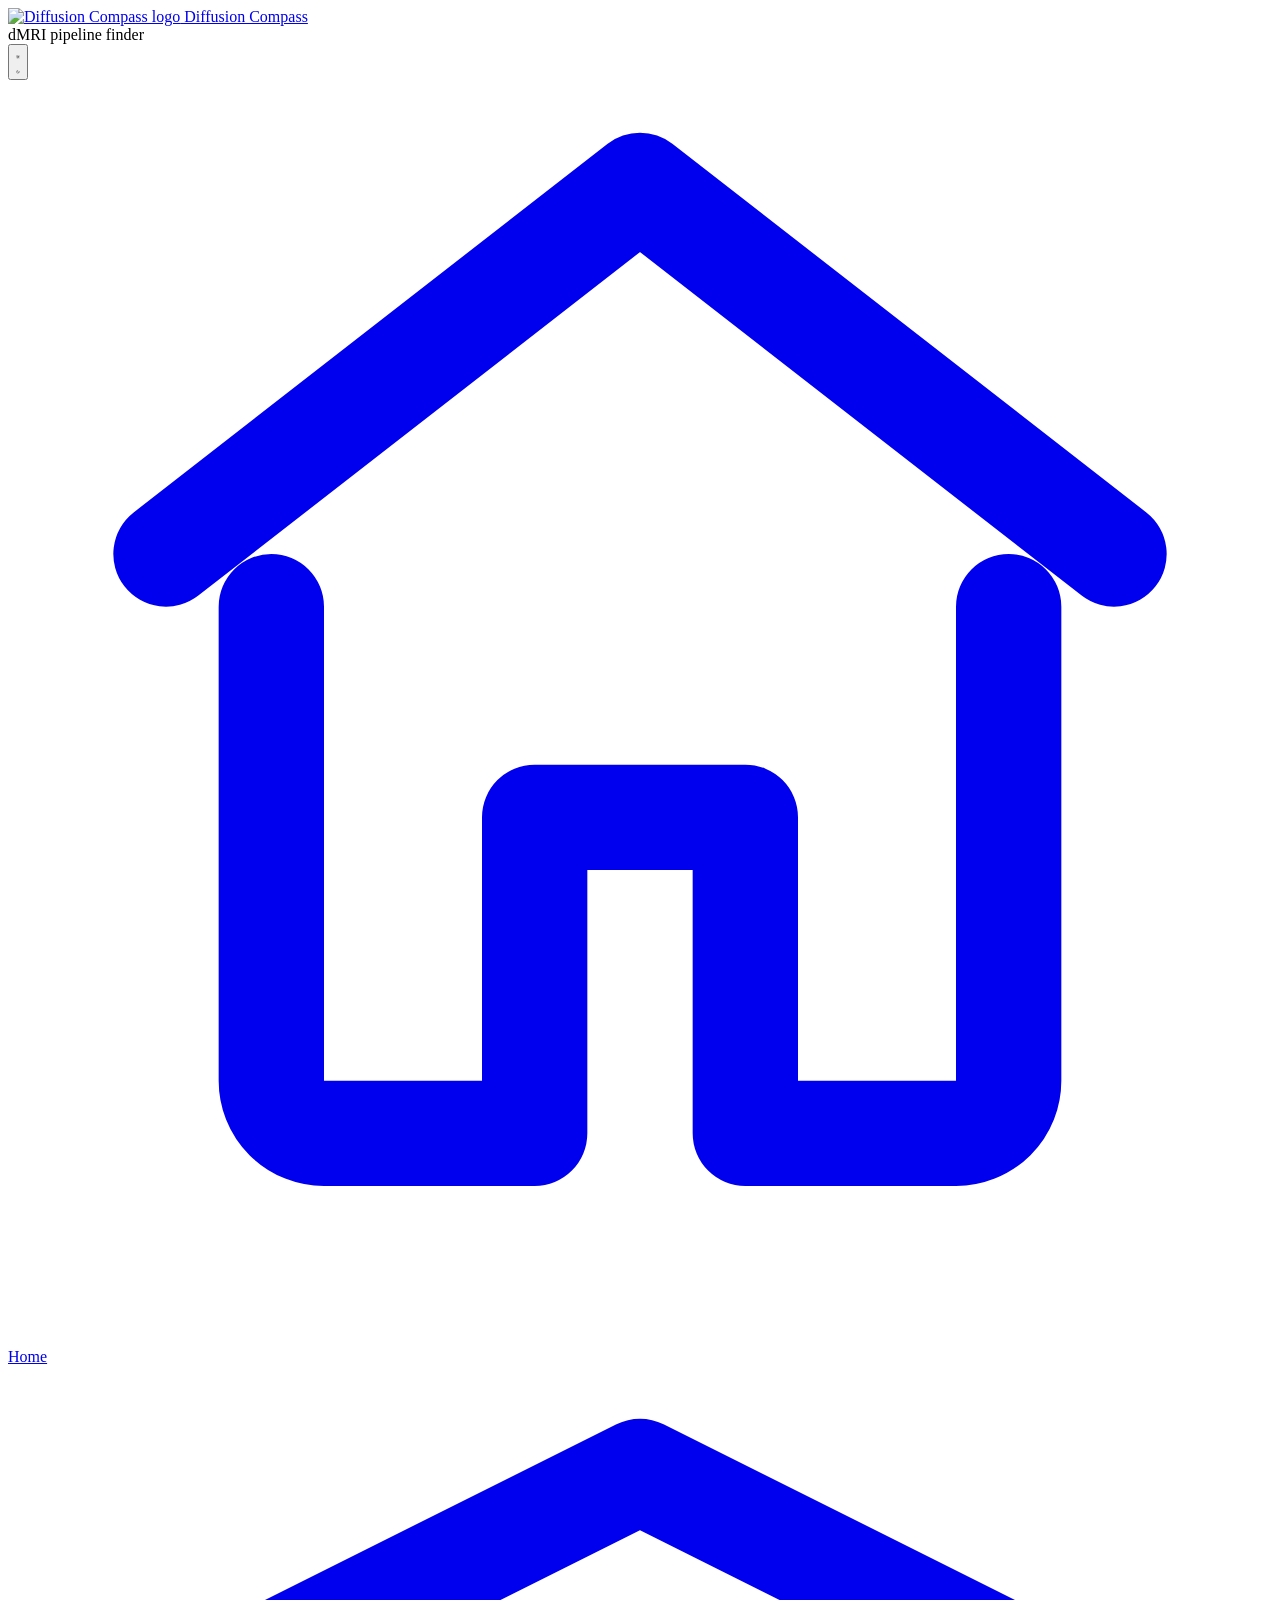
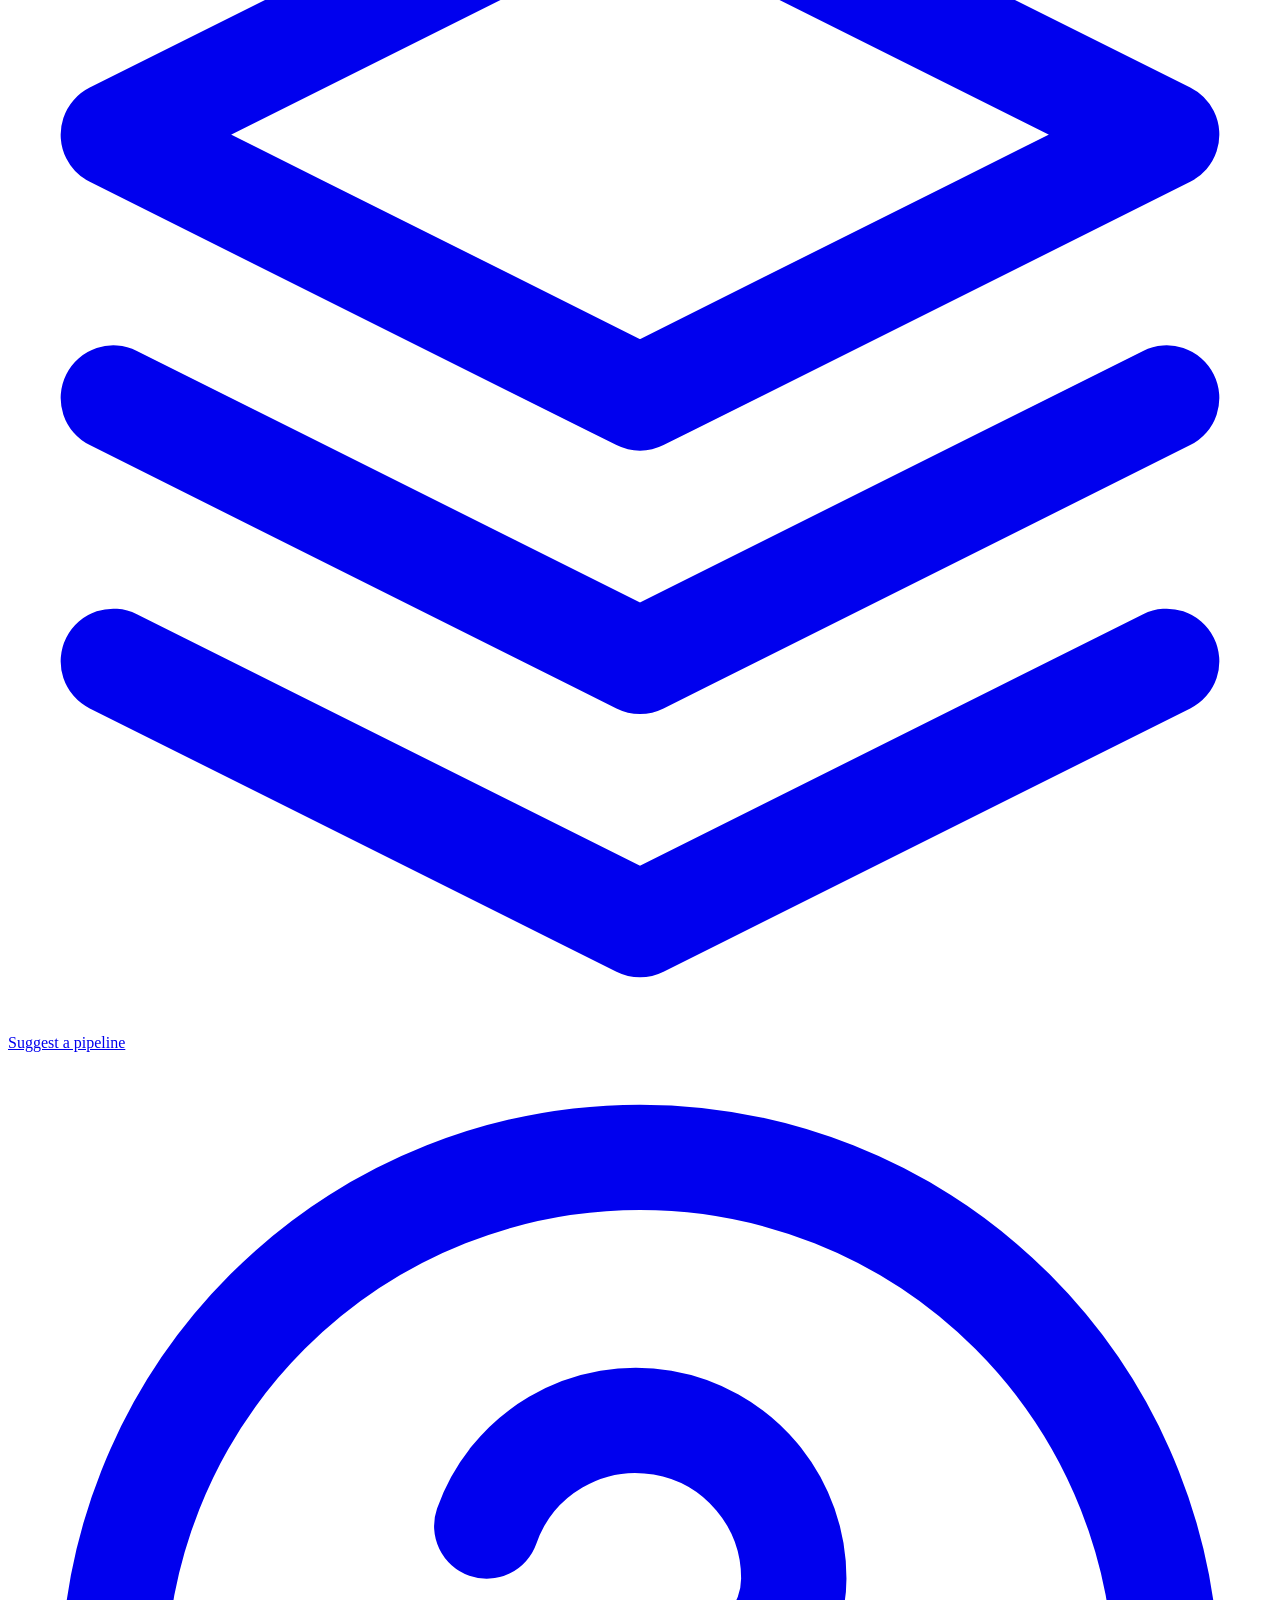
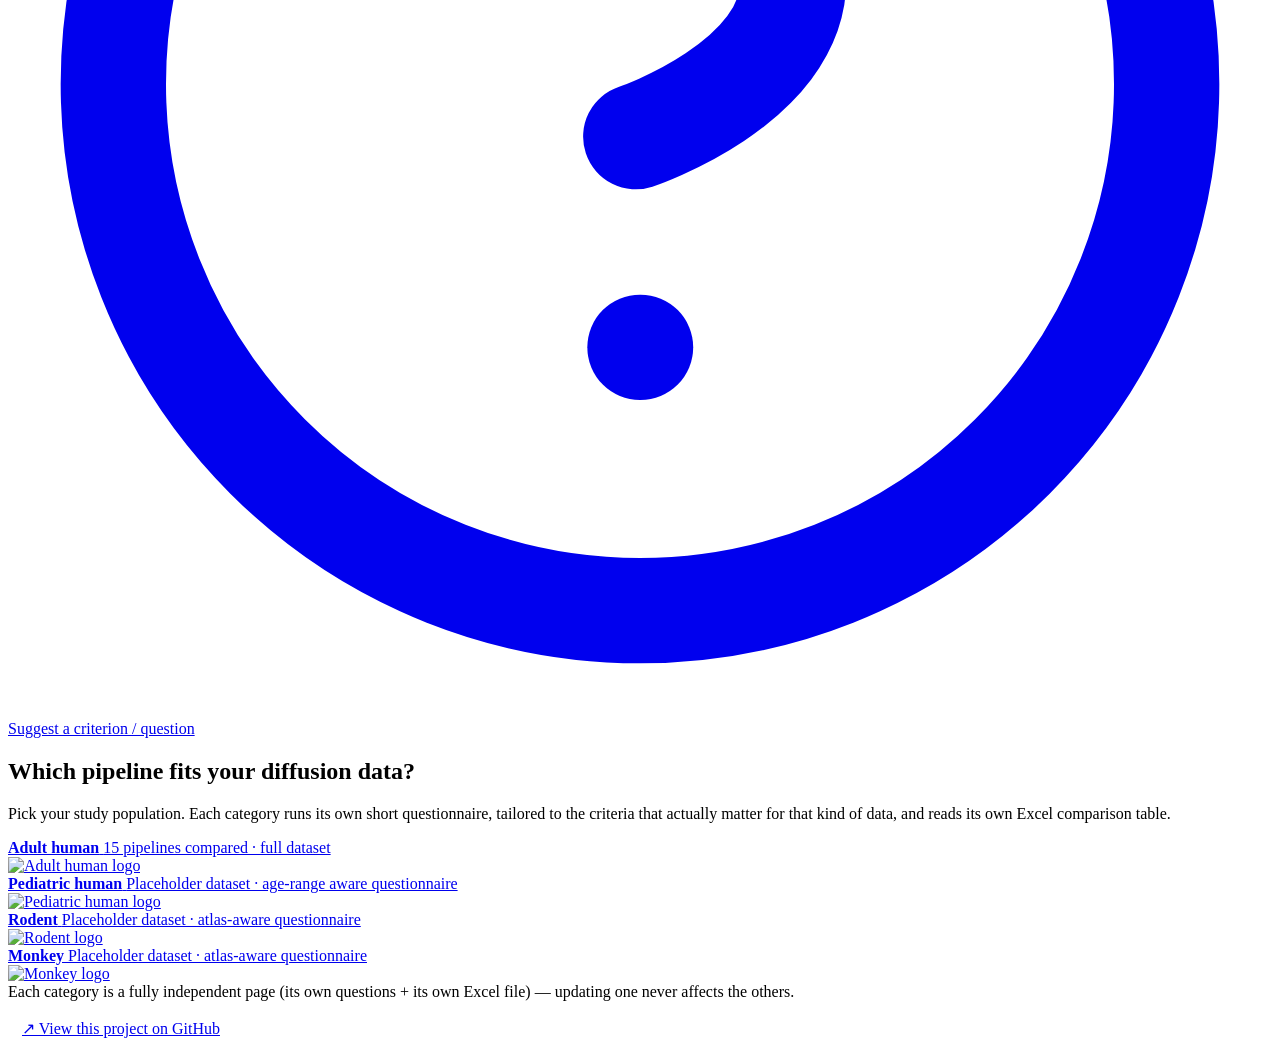
==== index.html @ 3b1a39d4 "modify mouse to rodent" ====
<!DOCTYPE html>
<html lang="en">
<head>
<meta charset="UTF-8">
<meta name="viewport" content="width=device-width, initial-scale=1.0">
<title>Diffusion Compass — dMRI preprocessing pipeline finder</title>
<link rel="stylesheet" href="style.css">
<script>
(function(){
  try{
    var t = localStorage.getItem('streamline-theme');
    if(!t){ t = window.matchMedia('(prefers-color-scheme: light)').matches ? 'light' : 'dark'; }
    if(t === 'light') document.documentElement.setAttribute('data-theme','light');
  }catch(e){}
})();
</script>
</head>
<body class="home">
<div class="app">
<script src="theme.js"></script>

  <header class="top">
    <a class="brand" href="index.html"><img src="image/logo.png" class="logo-img" alt="Diffusion Compass logo"> Diffusion Compass</a>
    <div class="top-right">

      <div class="theme-tag mono">dMRI pipeline finder</div>

      <button class="theme-toggle" id="themeToggle" aria-label="Toggle light / dark theme" title="Toggle light / dark theme">
      <svg class="icon-sun" viewBox="0 0 24 24" fill="none" stroke="currentColor" stroke-width="2" stroke-linecap="round"><circle cx="12" cy="12" r="4"/><path d="M12 2v2M12 20v2M4.93 4.93l1.41 1.41M17.66 17.66l1.41 1.41M2 12h2M20 12h2M4.93 19.07l1.41-1.41M17.66 6.34l1.41-1.41"/></svg>
      <svg class="icon-moon" viewBox="0 0 24 24" fill="none" stroke="currentColor" stroke-width="2" stroke-linecap="round" stroke-linejoin="round"><path d="M21 12.79A9 9 0 1 1 11.21 3 7 7 0 0 0 21 12.79z"/></svg>
    </button>

    </div>
  </header>

  <div class="tabs" role="tablist">
    <a class="tab-btn active" href="index.html"><svg viewBox="0 0 24 24" fill="none" stroke="currentColor" stroke-width="2" stroke-linecap="round" stroke-linejoin="round"><path d="M3 9l9-7 9 7"/><path d="M5 10v9a1 1 0 0 0 1 1h4v-6h4v6h4a1 1 0 0 0 1-1v-9"/></svg><span>Home</span></a>
    <a class="tab-btn" href="suggest-pipeline.html"><svg viewBox="0 0 24 24" fill="none" stroke="currentColor" stroke-width="2" stroke-linecap="round" stroke-linejoin="round"><polygon points="12 2 2 7 12 12 22 7 12 2"/><polyline points="2 17 12 22 22 17"/><polyline points="2 12 12 17 22 12"/></svg><span>Suggest a pipeline</span></a>
    <a class="tab-btn" href="suggest-criterion.html"><svg viewBox="0 0 24 24" fill="none" stroke="currentColor" stroke-width="2" stroke-linecap="round" stroke-linejoin="round"><circle cx="12" cy="12" r="10"/><path d="M9.09 9a3 3 0 0 1 5.83 1c0 2-3 3-3 3"/><line x1="12" y1="17" x2="12.01" y2="17"/></svg><span>Suggest a criterion / question</span></a>
  </div>

  <section class="intro">
    <h1>Which pipeline fits <span class="accent">your</span> diffusion data?</h1>
    <p class="lede">Pick your study population. Each category runs its own short questionnaire, tailored to the criteria that actually matter for that kind of data, and reads its own Excel comparison table.</p>

    <div class="hub-grid">
      <a class="hub-card" href="adult.html">
        <div class="hub-card-body">
          <strong>Adult human</strong>
          <span>15 pipelines compared · full dataset</span>
        </div>
        <img class="card-logo" data-dark="image/adult-logo-dark.png" data-light="image/adult-logo-light.png" alt="Adult human logo">
      </a>
      <a class="hub-card" href="pediatric.html">
        <div class="hub-card-body">
          <strong>Pediatric human</strong>
          <span>Placeholder dataset · age-range aware questionnaire</span>
        </div>
        <img class="card-logo" data-dark="image/pediatric-logo-dark.png" data-light="image/pediatric-logo-light.png" alt="Pediatric human logo">
      </a>
      <a class="hub-card" href="rodent.html">
        <div class="hub-card-body">
          <strong>Rodent</strong>
          <span>Placeholder dataset · atlas-aware questionnaire</span>
        </div>
        <img class="card-logo" data-dark="image/rodent-logo-dark.png" data-light="image/rodent-logo-light.png" alt="Rodent logo">
      </a>
      <a class="hub-card" href="monkey.html">
        <div class="hub-card-body">
          <strong>Monkey</strong>
          <span>Placeholder dataset · atlas-aware questionnaire</span>
        </div>
        <img class="card-logo" data-dark="image/monkey-logo-dark.png" data-light="image/monkey-logo-light.png" alt="Monkey logo">
      </a>
    </div>
  </section>

  <footer class="foot">
    Each category is a fully independent page (its own questions + its own Excel file) — updating one never affects the others.
    <br><br>
    <a class="btn-ghost" id="githubLink" href="#" target="_blank" rel="noopener" style="padding:6px 14px;">↗ View this project on GitHub</a>
  </footer>
</div>

<script>
const GITHUB_REPO_URL = "https://github.com/DifussionCompass/DifussionCompass";
document.getElementById('githubLink').href = GITHUB_REPO_URL;
</script>
</body>
</html>
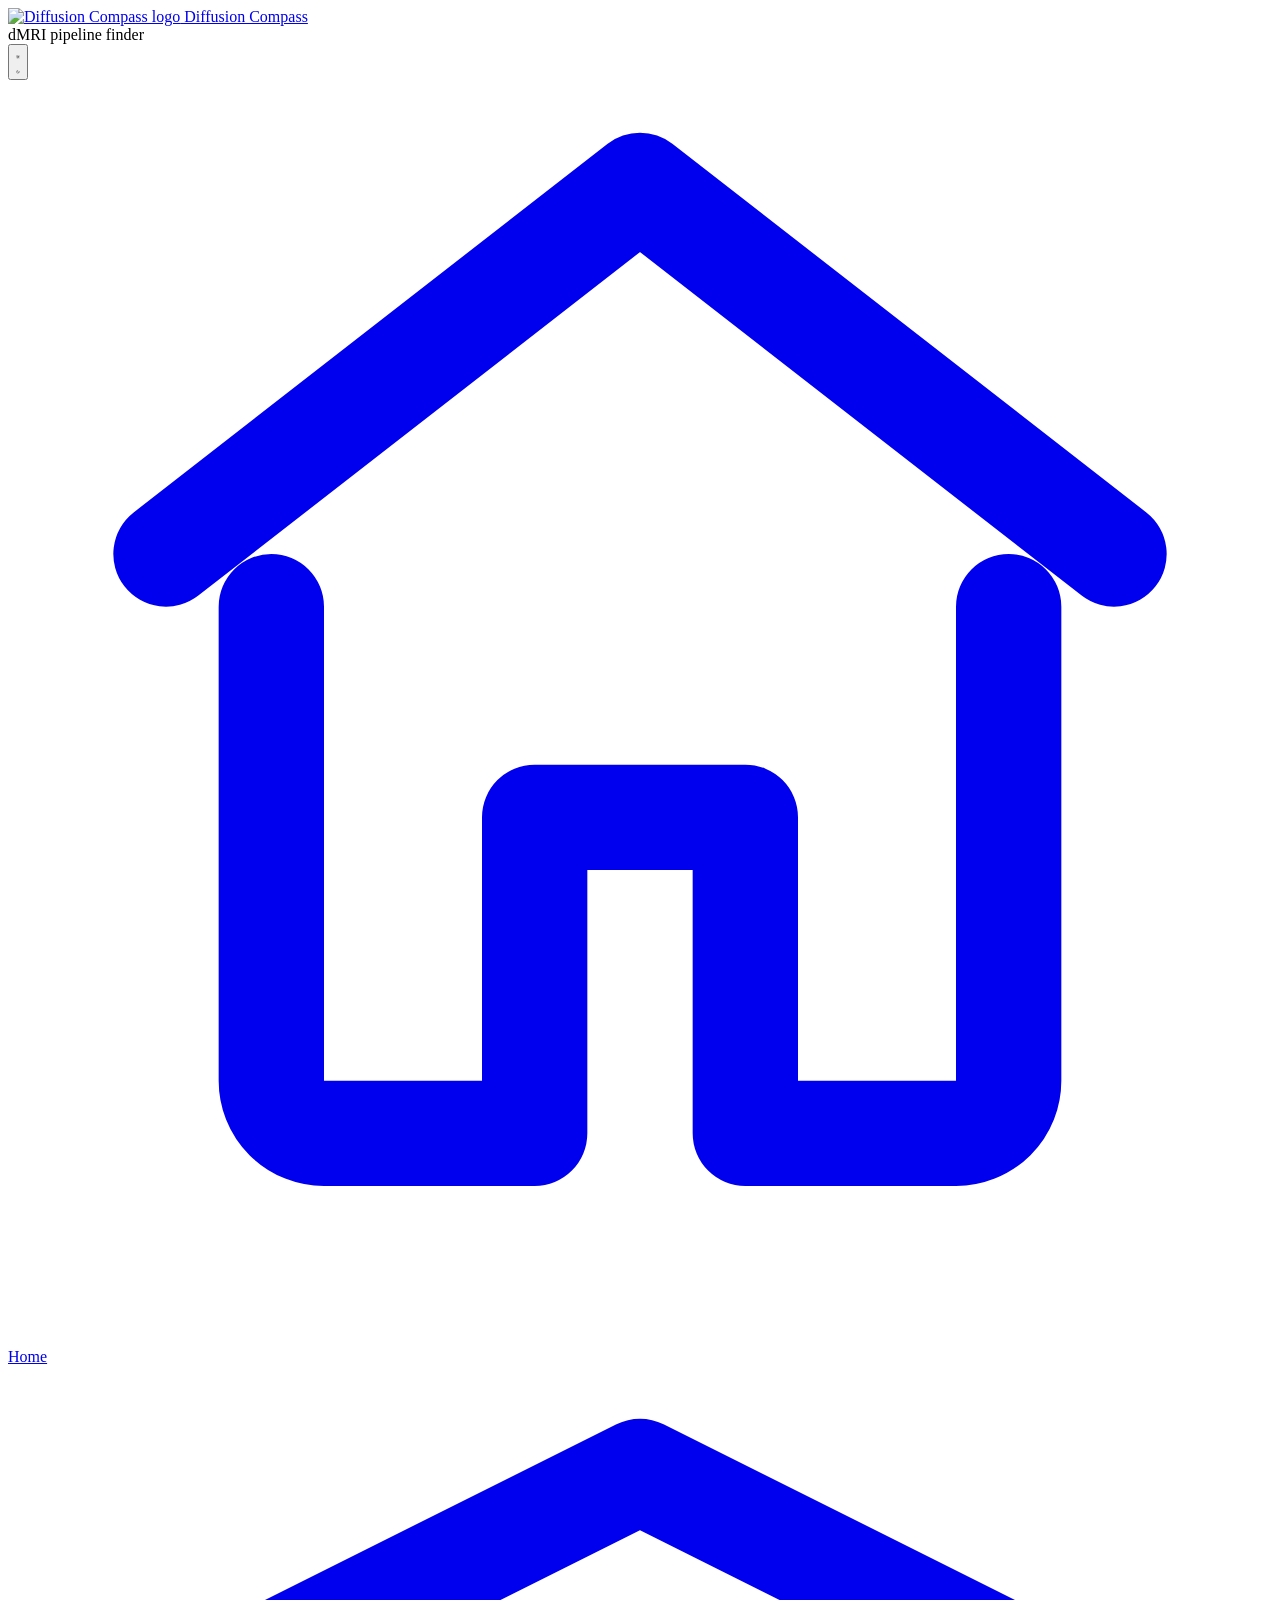
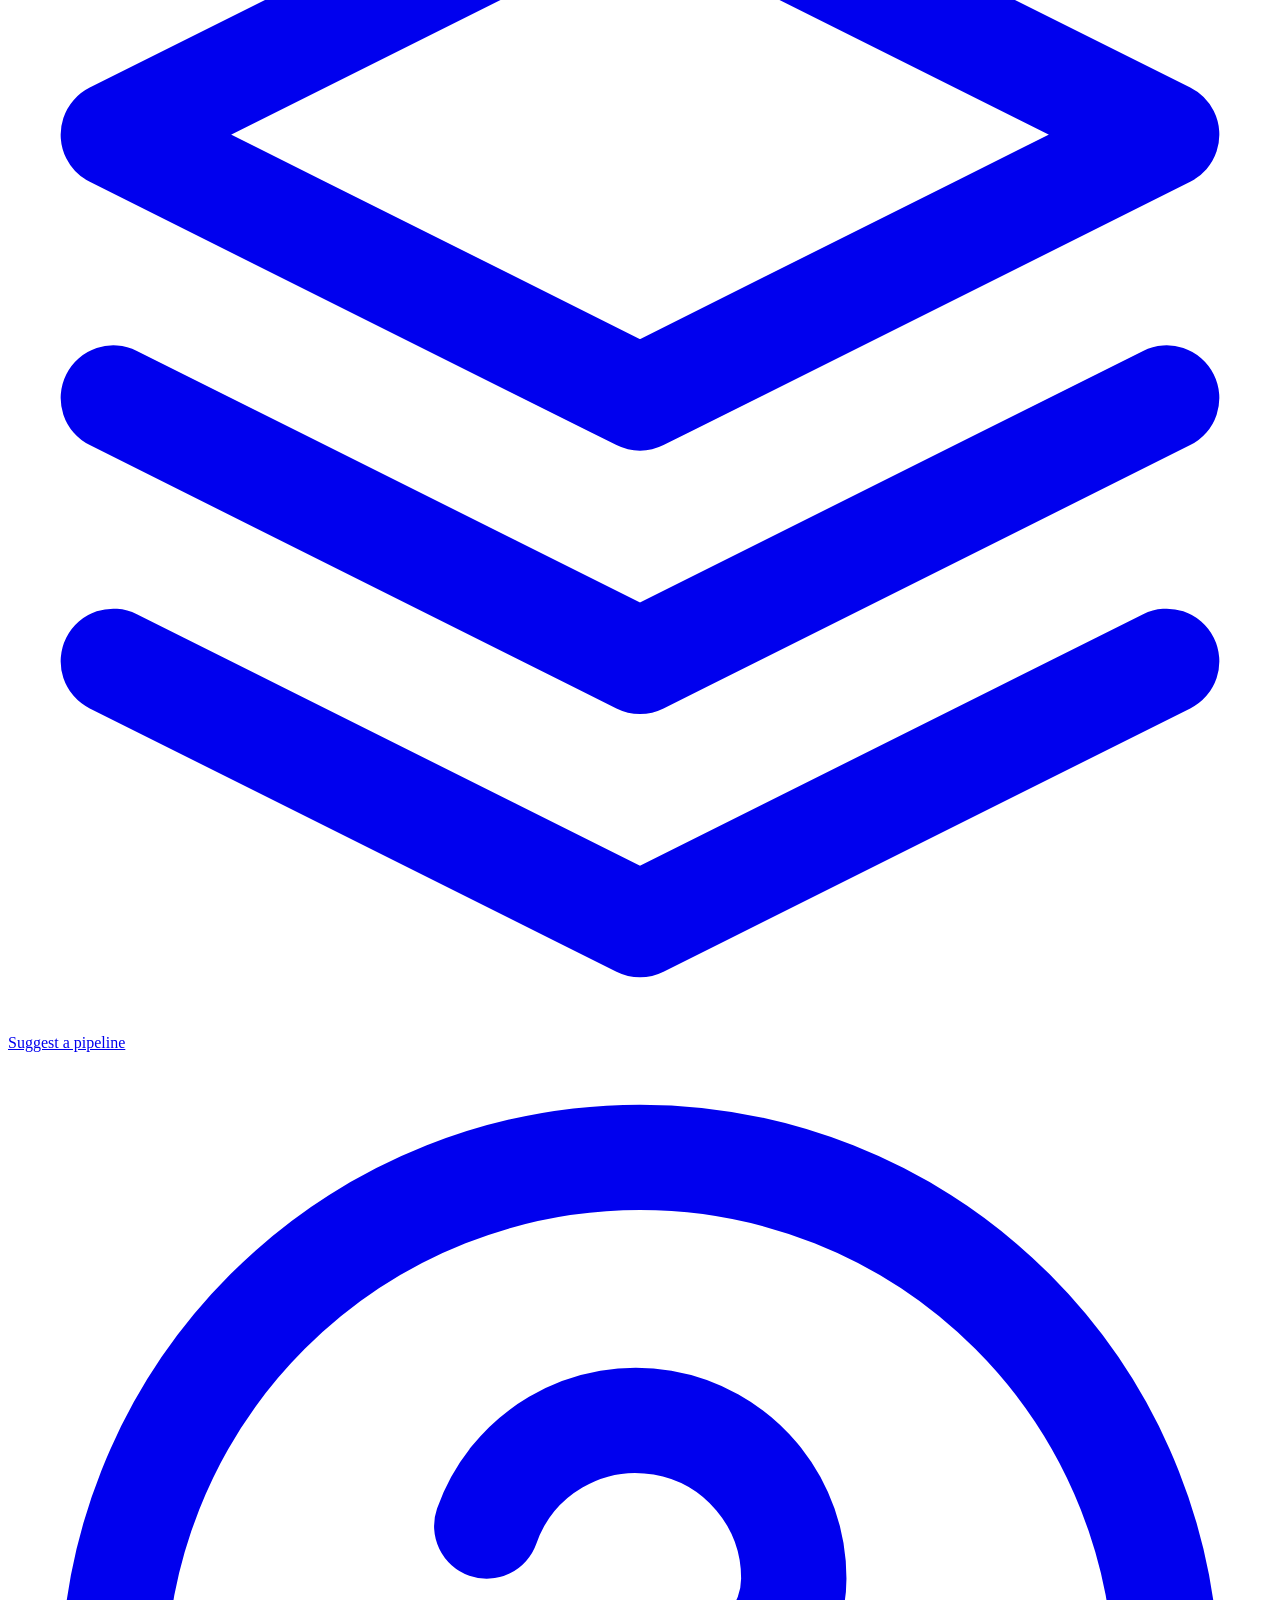
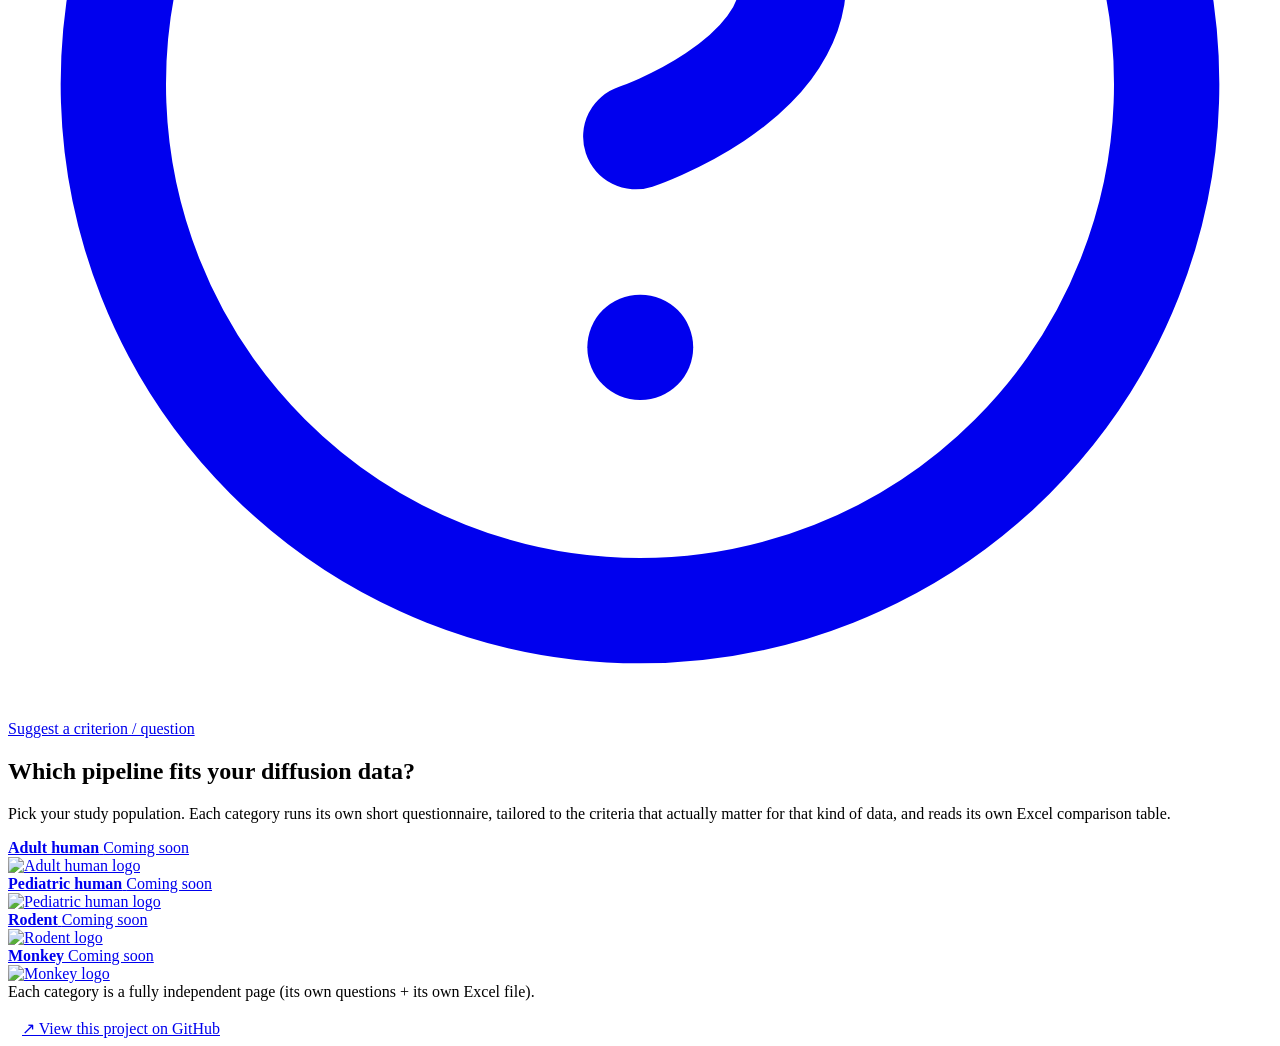
==== commit 2aea8746: "add dynamic nb of pipelines" ====
--- a/index.html
+++ b/index.html
@@ -22,14 +22,11 @@
   <header class="top">
     <a class="brand" href="index.html"><img src="image/logo.png" class="logo-img" alt="Diffusion Compass logo"> Diffusion Compass</a>
     <div class="top-right">
-
       <div class="theme-tag mono">dMRI pipeline finder</div>
-
       <button class="theme-toggle" id="themeToggle" aria-label="Toggle light / dark theme" title="Toggle light / dark theme">
-      <svg class="icon-sun" viewBox="0 0 24 24" fill="none" stroke="currentColor" stroke-width="2" stroke-linecap="round"><circle cx="12" cy="12" r="4"/><path d="M12 2v2M12 20v2M4.93 4.93l1.41 1.41M17.66 17.66l1.41 1.41M2 12h2M20 12h2M4.93 19.07l1.41-1.41M17.66 6.34l1.41-1.41"/></svg>
-      <svg class="icon-moon" viewBox="0 0 24 24" fill="none" stroke="currentColor" stroke-width="2" stroke-linecap="round" stroke-linejoin="round"><path d="M21 12.79A9 9 0 1 1 11.21 3 7 7 0 0 0 21 12.79z"/></svg>
-    </button>
-
+        <svg class="icon-sun" viewBox="0 0 24 24" fill="none" stroke="currentColor" stroke-width="2" stroke-linecap="round"><circle cx="12" cy="12" r="4"/><path d="M12 2v2M12 20v2M4.93 4.93l1.41 1.41M17.66 17.66l1.41 1.41M2 12h2M20 12h2M4.93 19.07l1.41-1.41M17.66 6.34l1.41-1.41"/></svg>
+        <svg class="icon-moon" viewBox="0 0 24 24" fill="none" stroke="currentColor" stroke-width="2" stroke-linecap="round" stroke-linejoin="round"><path d="M21 12.79A9 9 0 1 1 11.21 3 7 7 0 0 0 21 12.79z"/></svg>
+      </button>
     </div>
   </header>
 
@@ -47,28 +44,28 @@
       <a class="hub-card" href="adult.html">
         <div class="hub-card-body">
           <strong>Adult human</strong>
-          <span>15 pipelines compared · full dataset</span>
+          <span><span class="pipeline-count" data-cat="adult">…</span> pipelines compared</span>
         </div>
         <img class="card-logo" data-dark="image/adult-logo-dark.png" data-light="image/adult-logo-light.png" alt="Adult human logo">
       </a>
       <a class="hub-card" href="pediatric.html">
         <div class="hub-card-body">
           <strong>Pediatric human</strong>
-          <span>Placeholder dataset · age-range aware questionnaire</span>
+          <span><span class="pipeline-count" data-cat="pediatric">…</span> pipelines compared</span>
         </div>
         <img class="card-logo" data-dark="image/pediatric-logo-dark.png" data-light="image/pediatric-logo-light.png" alt="Pediatric human logo">
       </a>
       <a class="hub-card" href="rodent.html">
         <div class="hub-card-body">
           <strong>Rodent</strong>
-          <span>Placeholder dataset · atlas-aware questionnaire</span>
+          <span><span class="pipeline-count" data-cat="rodent">…</span> pipelines compared</span>
         </div>
         <img class="card-logo" data-dark="image/rodent-logo-dark.png" data-light="image/rodent-logo-light.png" alt="Rodent logo">
       </a>
       <a class="hub-card" href="monkey.html">
         <div class="hub-card-body">
           <strong>Monkey</strong>
-          <span>Placeholder dataset · atlas-aware questionnaire</span>
+          <span><span class="pipeline-count" data-cat="monkey">…</span> pipelines compared</span>
         </div>
         <img class="card-logo" data-dark="image/monkey-logo-dark.png" data-light="image/monkey-logo-light.png" alt="Monkey logo">
       </a>
@@ -76,7 +73,7 @@
   </section>
 
   <footer class="foot">
-    Each category is a fully independent page (its own questions + its own Excel file) — updating one never affects the others.
+    Each category is a fully independent page (its own questions + its own Excel file).
     <br><br>
     <a class="btn-ghost" id="githubLink" href="#" target="_blank" rel="noopener" style="padding:6px 14px;">↗ View this project on GitHub</a>
   </footer>
@@ -86,5 +83,35 @@
 const GITHUB_REPO_URL = "https://github.com/DifussionCompass/DifussionCompass";
 document.getElementById('githubLink').href = GITHUB_REPO_URL;
 </script>
+
+<script src="https://cdnjs.cloudflare.com/ajax/libs/xlsx/0.18.5/xlsx.full.min.js"></script>
+<script src="categories.js"></script>
+<script src="xlsx-loader.js"></script>
+
+<script>
+(async function () {
+  const spans = document.querySelectorAll('.pipeline-count[data-cat]');
+
+  await Promise.allSettled(
+    Array.from(spans).map(async (span) => {
+      const cat  = span.dataset.cat;
+      const meta = CATEGORIES[cat];
+      if (!meta) return;
+
+      try {
+        const { pipelineCols } = await fetchSheetGrid(meta.file);
+        span.textContent = pipelineCols.length;
+      } catch (_) {
+        span.parentElement.textContent = 'Coming soon';
+      }
+    })
+  );
+})();
+
+
+</script>
+
+
+
 </body>
 </html>
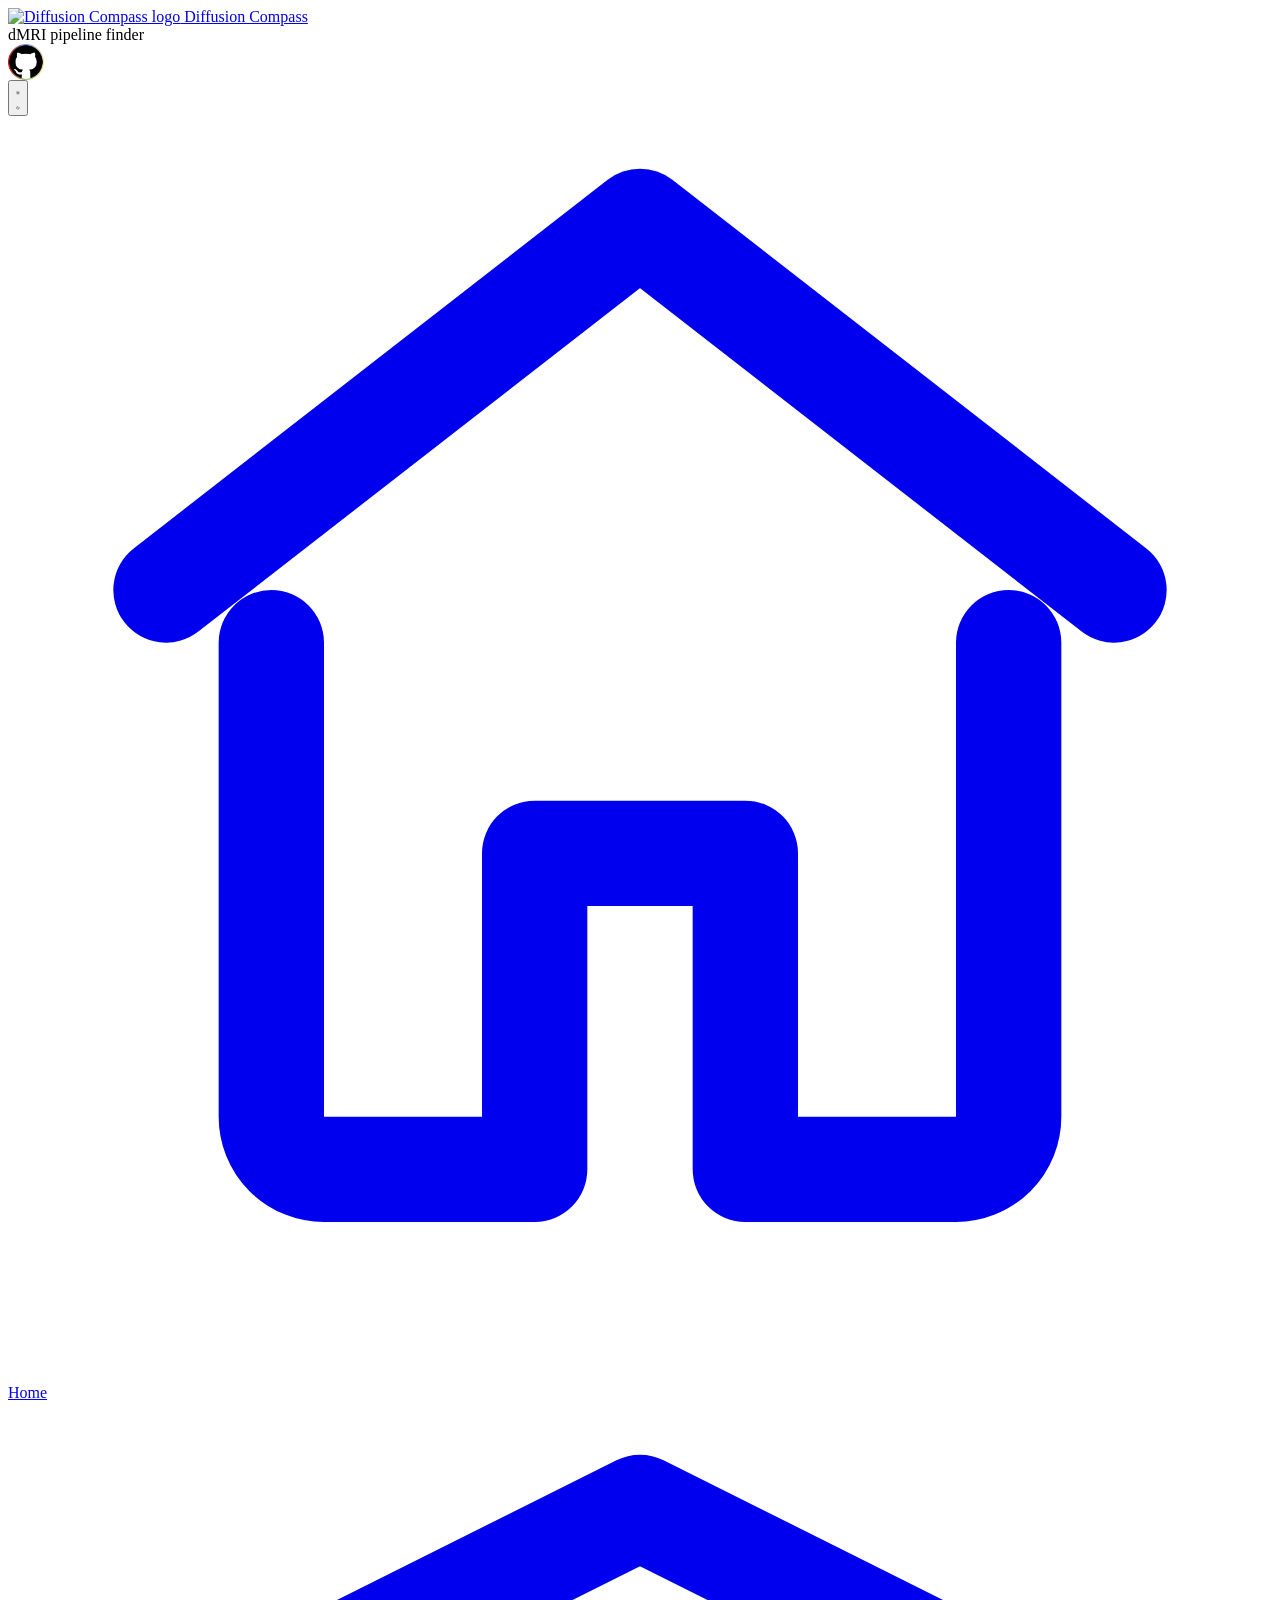
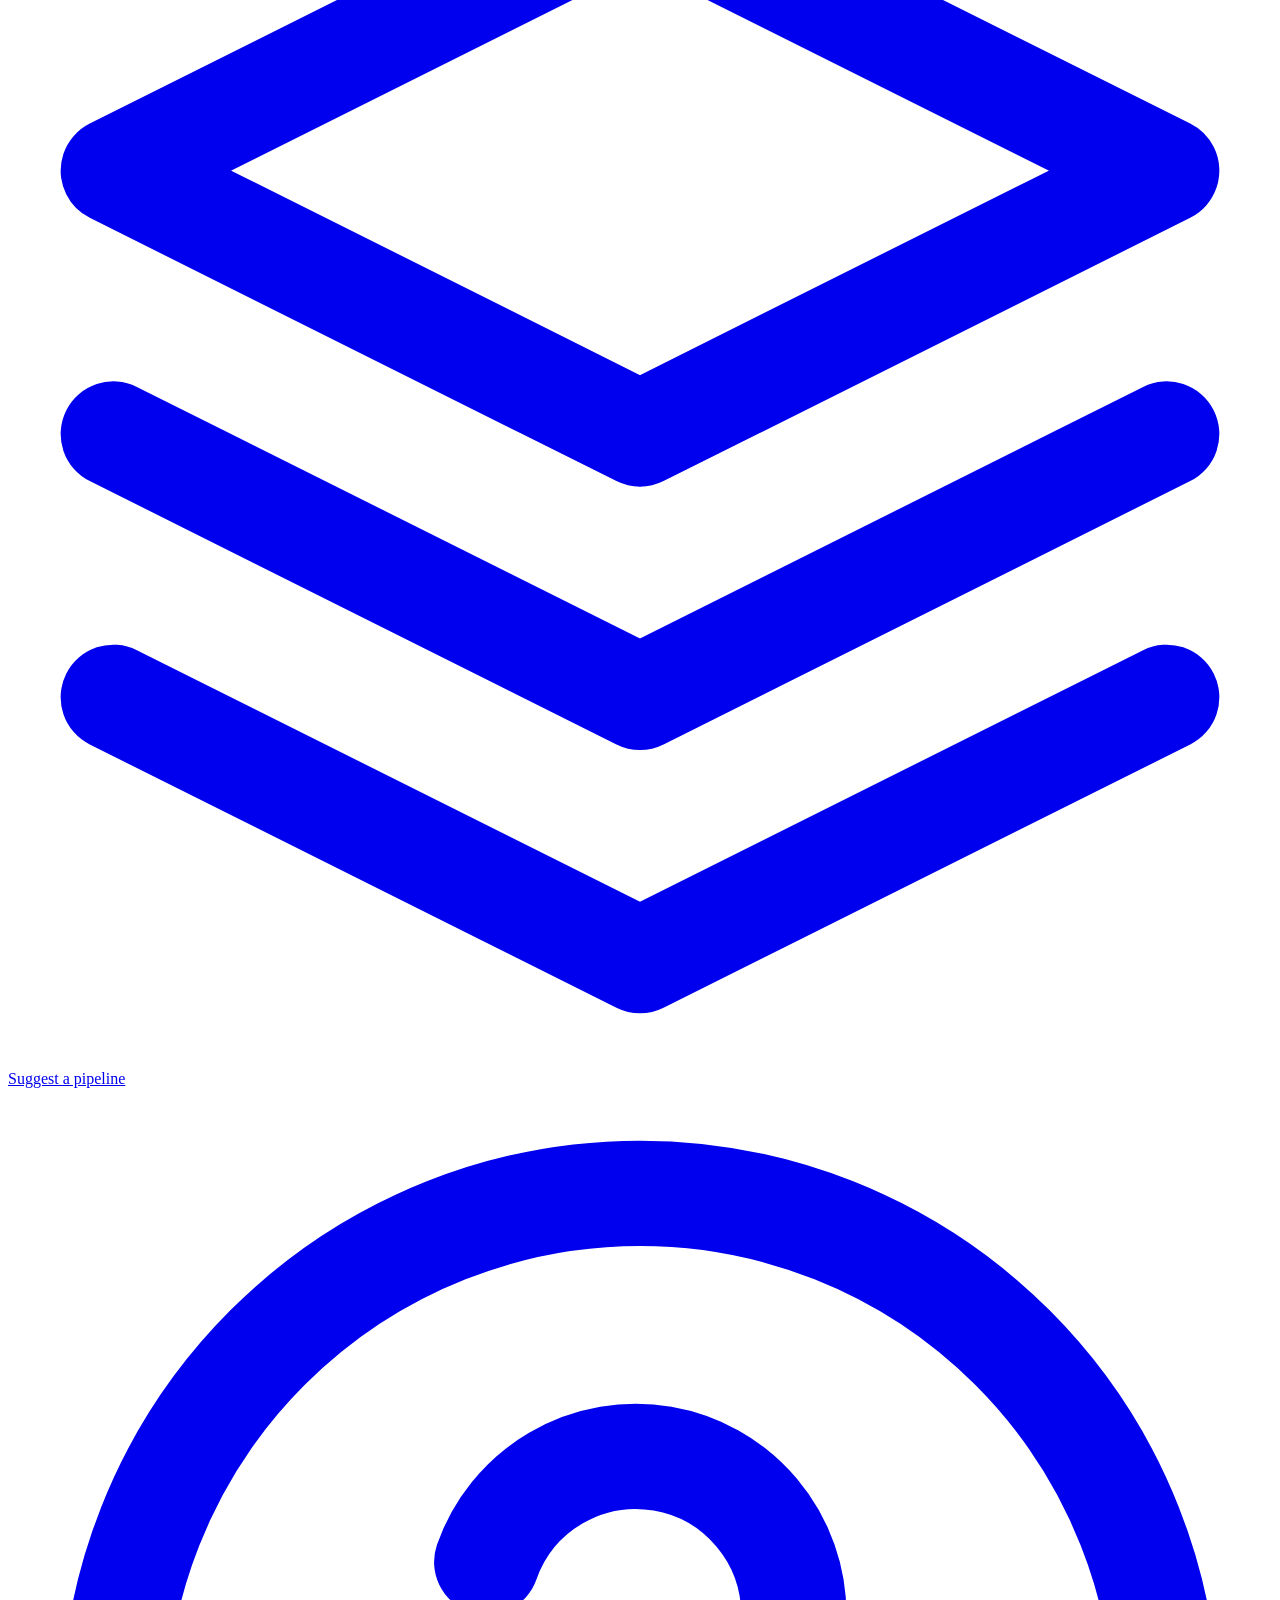
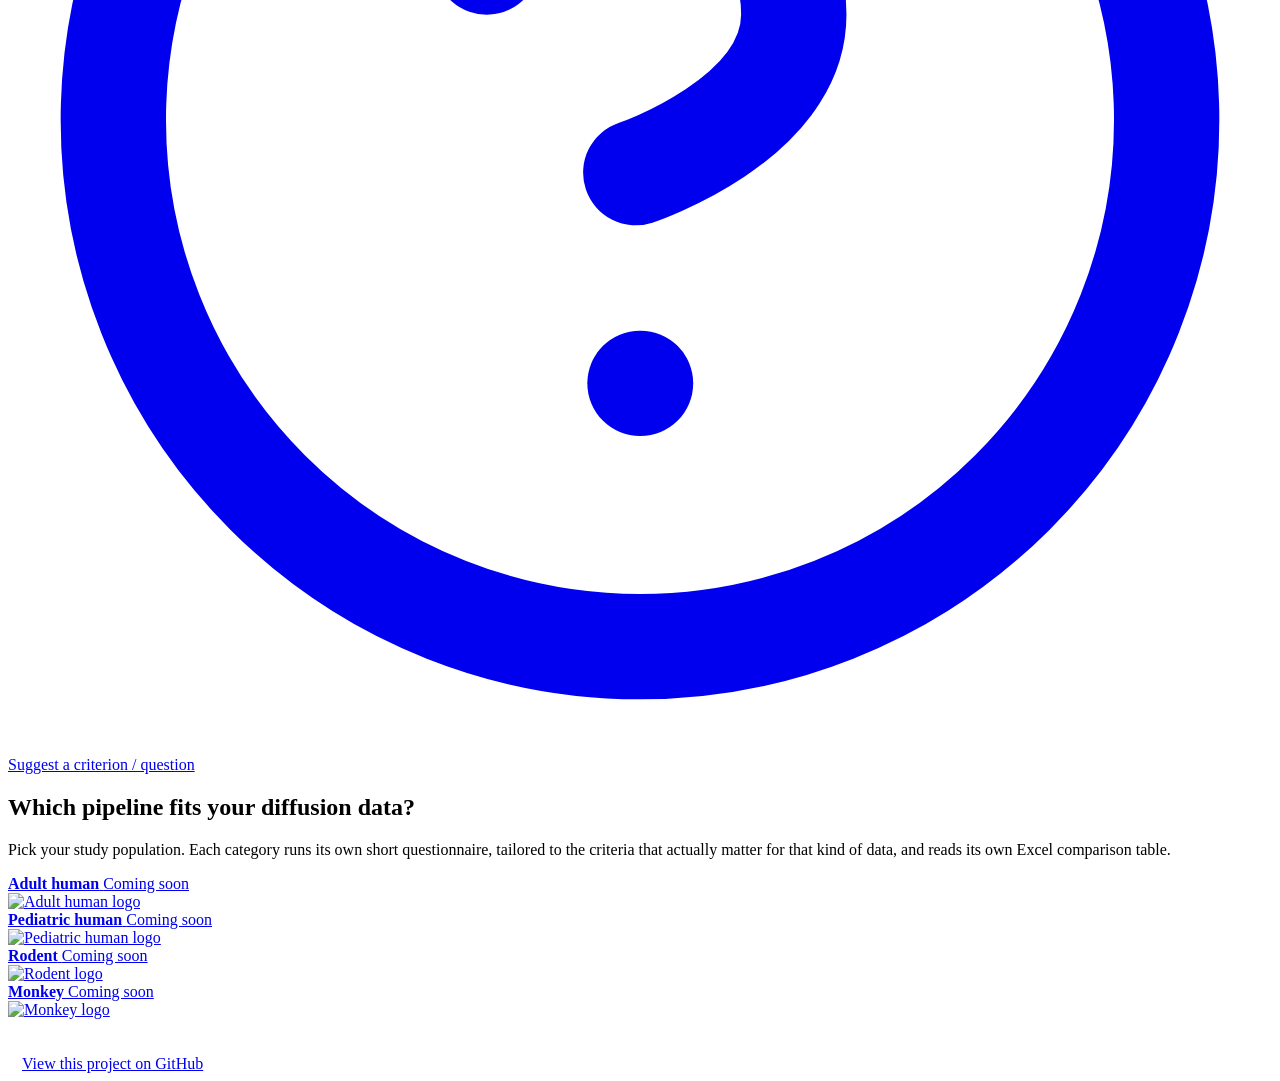
==== commit e2eb25fa: "fix bug + add questions rodent" ====
--- a/index.html
+++ b/index.html
@@ -1,6 +1,7 @@
 <!DOCTYPE html>
 <html lang="en">
 <head>
+<link rel="icon" type="image/png" href="image/flavicon.png">
 <meta charset="UTF-8">
 <meta name="viewport" content="width=device-width, initial-scale=1.0">
 <title>Diffusion Compass — dMRI preprocessing pipeline finder</title>
@@ -23,6 +24,9 @@
     <a class="brand" href="index.html"><img src="image/logo.png" class="logo-img" alt="Diffusion Compass logo"> Diffusion Compass</a>
     <div class="top-right">
       <div class="theme-tag mono">dMRI pipeline finder</div>
+      <a href="https://github.com/DifussionCompass/DifussionCompass" target="_blank" rel="noopener noreferrer">
+        <img src="image/logo_github.png" alt="Description" style="height:36px; width:auto; display:block;">
+      </a>
       <button class="theme-toggle" id="themeToggle" aria-label="Toggle light / dark theme" title="Toggle light / dark theme">
         <svg class="icon-sun" viewBox="0 0 24 24" fill="none" stroke="currentColor" stroke-width="2" stroke-linecap="round"><circle cx="12" cy="12" r="4"/><path d="M12 2v2M12 20v2M4.93 4.93l1.41 1.41M17.66 17.66l1.41 1.41M2 12h2M20 12h2M4.93 19.07l1.41-1.41M17.66 6.34l1.41-1.41"/></svg>
         <svg class="icon-moon" viewBox="0 0 24 24" fill="none" stroke="currentColor" stroke-width="2" stroke-linecap="round" stroke-linejoin="round"><path d="M21 12.79A9 9 0 1 1 11.21 3 7 7 0 0 0 21 12.79z"/></svg>
@@ -73,9 +77,8 @@
   </section>
 
   <footer class="foot">
-    Each category is a fully independent page (its own questions + its own Excel file).
     <br><br>
-    <a class="btn-ghost" id="githubLink" href="#" target="_blank" rel="noopener" style="padding:6px 14px;">↗ View this project on GitHub</a>
+    <a class="btn-ghost" id="githubLink" href="#" target="_blank" rel="noopener" style="padding:6px 14px;"> View this project on GitHub</a>
   </footer>
 </div>
 
@@ -107,11 +110,6 @@
     })
   );
 })();
-
-
 </script>
-
-
-
 </body>
 </html>
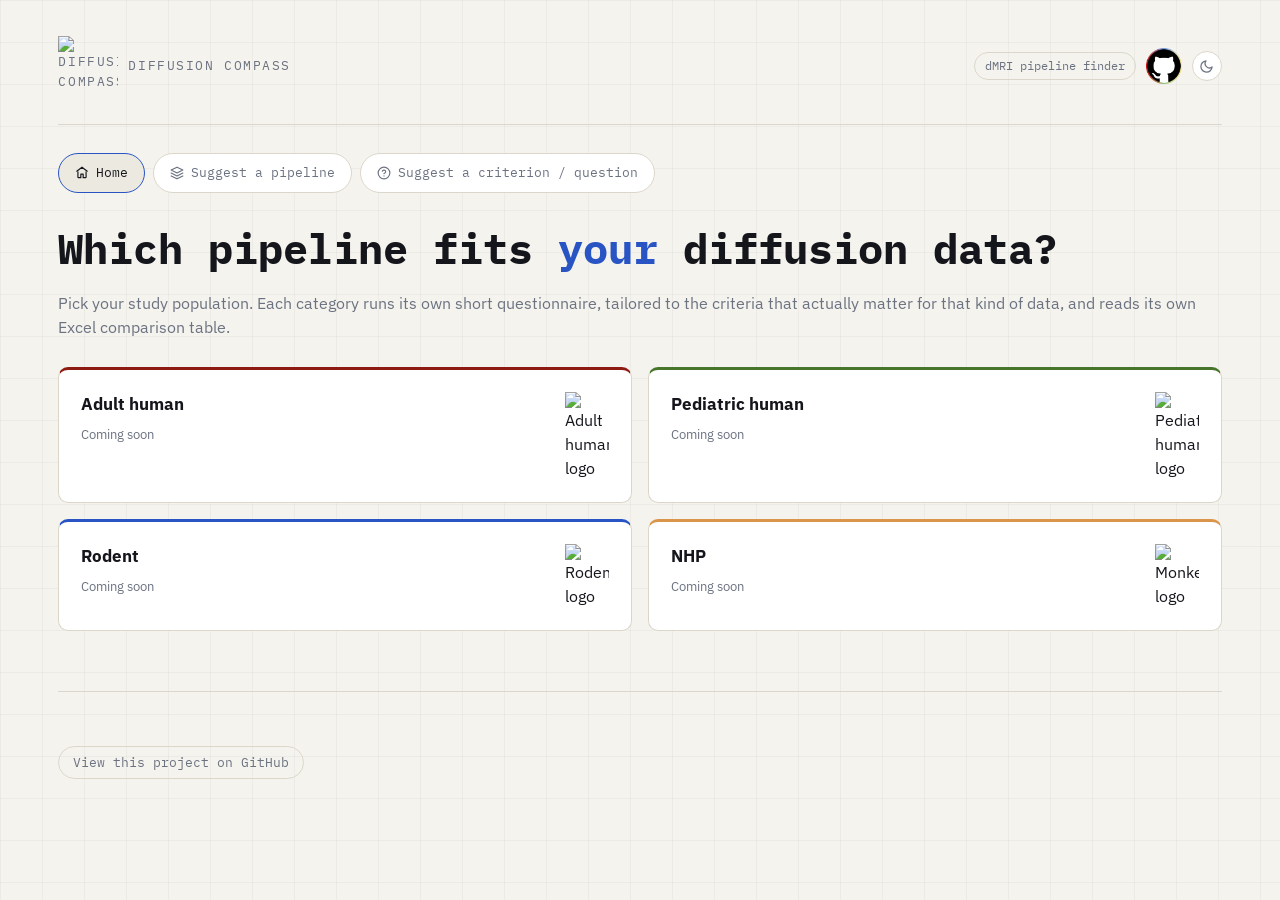
==== commit ae453705: "add monkeys" ====
--- a/index.html
+++ b/index.html
@@ -68,8 +68,8 @@
       </a>
       <a class="hub-card" href="monkey.html">
         <div class="hub-card-body">
-          <strong>Monkey</strong>
-          <span><span class="pipeline-count" data-cat="monkey">…</span> pipelines compared</span>
+          <strong>NHP</strong>
+          <span><span class="pipeline-count" data-cat="nhp">…</span> pipelines compared</span>
         </div>
         <img class="card-logo" data-dark="image/monkey-logo-dark.png" data-light="image/monkey-logo-light.png" alt="Monkey logo">
       </a>
--- a/style.css
+++ b/style.css
@@ -0,0 +1,323 @@
+@import url('https://fonts.googleapis.com/css2?family=IBM+Plex+Mono:wght@400;500;600;700&family=IBM+Plex+Sans:wght@400;500;600;700&display=swap');
+
+:root{
+  --bg: #0B0D12;
+  --surface: #151822;
+  --surface-alt: #1D212D;
+  --line: #2A2F3D;
+  --text: #ECEAE3;
+  --muted: #8B93A7;
+  --x-axis: #BB271A; /* left-right */
+  --y-axis: #9DC384; /* anterior-posterior */
+  --z-axis: #789DE5; /* superior-inferior */
+  --gold: #FBE6A4;
+  --radius: 10px;
+  --grid-line: rgba(255,255,255,0.02);
+}
+
+:root[data-theme="light"]{
+  --bg: #F5F3EE;
+  --surface: #FFFFFF;
+  --surface-alt: #ECE9E0;
+  --line: #DBD6C9;
+  --text: #14161C;
+  --muted: #6B7280;
+  --x-axis: #8D1B12;
+  --y-axis: #48752C;
+  --z-axis: #2854C4;
+  --gold: #DA954A;
+  --grid-line: rgba(20,22,28,0.035);
+}
+
+*{ box-sizing: border-box; }
+html,body{ margin:0; padding:0; }
+body{
+  background: var(--bg);
+  color: var(--text);
+  font-family: 'IBM Plex Sans', sans-serif;
+  min-height: 100vh;
+  line-height: 1.5;
+}
+::selection{ background: var(--z-axis); color:#0B0D12; }
+.mono{ font-family: 'IBM Plex Mono', monospace; }
+a, button{ font-family: inherit; }
+
+body::before{
+  content:"";
+  position: fixed; inset:0;
+  background-image:
+    linear-gradient(var(--grid-line) 1px, transparent 1px),
+    linear-gradient(90deg, var(--grid-line) 1px, transparent 1px);
+  background-size: 42px 42px;
+  pointer-events: none;
+  z-index: 0;
+}
+
+.app{
+  position: relative; z-index: 1;
+  max-width: min(94vw, 1600px); margin: 0 auto;
+  padding: 32px 20px 80px;
+  min-height: 100vh;
+  display:flex; flex-direction: column;
+}
+
+header.top{
+  display:flex; align-items:center; justify-content:space-between;
+  padding: 4px 0 28px;
+  border-bottom: 1px solid var(--line);
+  margin-bottom: 28px;
+}
+.brand{
+  font-family:'IBM Plex Mono', monospace; font-size: 13px;
+  letter-spacing: 0.12em; text-transform: uppercase;
+  color: var(--muted); display:flex; align-items:center; gap:10px;
+  text-decoration:none;
+}
+.brand .logo-img{ width:60px; height:60px; display:inline-block; object-fit: contain; vertical-align:-20px; }
+
+.theme-tag{
+  font-family:'IBM Plex Mono', monospace; font-size: 12px; color: var(--muted);
+  border: 1px solid var(--line); padding: 4px 10px; border-radius: 999px;
+}
+
+.top-right{ display:flex; align-items:center; gap:10px; }
+
+.theme-toggle{
+  width:30px; height:30px; border-radius: 50%;
+  border: 1px solid var(--line); background: var(--surface);
+  color: var(--muted); cursor:pointer;
+  display:flex; align-items:center; justify-content:center;
+  transition: border-color .15s ease, color .15s ease;
+  flex: none;
+}
+.theme-toggle:hover{ border-color: var(--z-axis); color: var(--text); }
+.theme-toggle svg{ width:15px; height:15px; }
+.theme-toggle .icon-moon{ display:none; }
+:root[data-theme="light"] .theme-toggle .icon-sun{ display:none; }
+:root[data-theme="light"] .theme-toggle .icon-moon{ display:block; }
+
+.streamline-wrap{ margin-bottom: 30px; }
+.streamline-wrap svg{ width:100%; height:46px; display:block; }
+.streamline-label{
+  display:flex; justify-content:space-between;
+  font-family:'IBM Plex Mono', monospace; font-size: 11px; color: var(--muted);
+  margin-top: 6px; text-transform: uppercase; letter-spacing: 0.08em;
+}
+
+.screen{ display:none; flex:1; flex-direction: column; }
+.screen.active{ display:flex; }
+@media (prefers-reduced-motion: no-preference){
+  .screen.active{ animation: rise 480ms cubic-bezier(.2,.8,.2,1); }
+}
+@keyframes rise{ from{ opacity:0; transform: translateY(10px); } to{ opacity:1; transform: translateY(0); } }
+
+.intro h1{
+  font-family: 'IBM Plex Mono', monospace; font-weight: 700;
+  font-size: clamp(28px, 5vw, 42px); line-height: 1.15; margin: 6px 0 18px;
+}
+.intro h1 .accent{ color: var(--z-axis); }
+.lede{ color: var(--muted); font-size: 16px; max-width: none; margin-bottom: 28px; }
+.intro .facts{ display:grid; grid-template-columns: repeat(3, 1fr); gap: 12px; margin-bottom: 34px; }
+.fact{ background: var(--surface); border: 1px solid var(--line); border-radius: var(--radius); padding: 14px; }
+.fact b{ display:block; font-family:'IBM Plex Mono', monospace; font-size: 22px; margin-bottom: 2px; }
+.fact span{ color: var(--muted); font-size: 12.5px; }
+.fact:nth-child(1) b{ color: var(--x-axis); }
+.fact:nth-child(2) b{ color: var(--y-axis); }
+.fact:nth-child(3) b{ color: var(--z-axis); }
+
+.load-msg{
+  font-family:'IBM Plex Mono', monospace; font-size: 12.5px; color: var(--muted);
+  margin-bottom: 22px; min-height: 18px;
+}
+.load-msg.err{ color: var(--x-axis); }
+
+.btn-primary{
+  align-self: flex-start; background: var(--z-axis); color: #0B0D12; border: none;
+  font-family: 'IBM Plex Mono', monospace; font-weight: 600; font-size: 14px; letter-spacing: 0.02em;
+  padding: 13px 22px; border-radius: 999px; cursor: pointer;
+  transition: transform .15s ease, box-shadow .15s ease;
+}
+.btn-primary:hover{ transform: translateY(-1px); box-shadow: 0 6px 20px rgba(76,140,224,0.25); }
+.btn-primary:disabled{ opacity:.35; cursor:not-allowed; box-shadow:none; transform:none; }
+
+.btn-ghost{
+  background: transparent; color: var(--muted); border: 1px solid var(--line);
+  font-family: 'IBM Plex Mono', monospace; font-size: 13px; padding: 10px 16px;
+  border-radius: 999px; cursor:pointer; text-decoration:none; display:inline-block;
+}
+.btn-ghost:hover{ color: var(--text); border-color: var(--muted); }
+
+.q-eyebrow{
+  font-family:'IBM Plex Mono', monospace; font-size: 12px; color: var(--muted);
+  text-transform: uppercase; letter-spacing: 0.1em; margin-bottom: 10px;
+}
+.q-title{ font-size: clamp(20px, 3.4vw, 26px); font-weight: 600; margin: 0 0 8px; max-width: none; }
+.q-hint{
+  font-family:'IBM Plex Mono', monospace; font-size: 12px; color: var(--z-axis);
+  text-transform: uppercase; letter-spacing: 0.05em; margin-bottom: 16px; min-height: 15px;
+}
+.options{ display:flex; flex-direction:column; gap:10px; margin-bottom: 24px; }
+.option{
+  display:flex; align-items:center; gap:12px; background: var(--surface); border: 1px solid var(--line);
+  border-radius: var(--radius); padding: 14px 16px; cursor:pointer; text-align:left; color: var(--text);
+  font-size: 15px; transition: border-color .15s ease, background .15s ease; width:100%;
+}
+.option:hover{ border-color: var(--y-axis); }
+.option:focus-visible{ outline: 2px solid var(--z-axis); outline-offset: 2px; }
+.option .mark{
+  width:18px; height:18px; flex: none; border: 1.5px solid var(--muted); border-radius: 5px;
+  display:flex; align-items:center; justify-content:center;
+}
+.option.radio .mark{ border-radius: 50%; }
+.option .mark::after{
+  content:""; width:9px; height:9px; border-radius: inherit; background: var(--z-axis);
+  opacity:0; transform: scale(.4); transition: all .12s ease;
+}
+.option.checked{ border-color: var(--z-axis); background: var(--surface-alt); }
+.option.checked .mark::after{ opacity:1; transform: scale(1); }
+
+.q-nav{ display:flex; gap:10px; align-items:center; margin-top:auto; padding-top: 10px; }
+
+.result-head{ margin-bottom: 22px; }
+.result-head .q-eyebrow{ color: var(--gold); }
+.result-head h2{ font-size: clamp(22px,4vw,30px); margin: 6px 0 8px; font-family:'IBM Plex Mono', monospace; }
+.result-head p{ color: var(--muted); max-width: none; }
+
+.rank-card{
+  position: relative; background: var(--surface); border: 1px solid var(--line);
+  border-radius: var(--radius); padding: 20px; margin-bottom: 14px;
+}
+.rank-card.first{ border-color: var(--gold); background: linear-gradient(180deg, rgba(224,178,76,0.08), var(--surface)); }
+.rank-row{ display:flex; justify-content:space-between; align-items:flex-start; gap: 14px; margin-bottom: 10px; }
+.rank-num{ font-family:'IBM Plex Mono', monospace; font-size: 12px; color: var(--muted); }
+.rank-name{ font-size: 19px; font-weight:600; margin: 2px 0 4px; }
+.rank-desc{ color: var(--muted); font-size: 13.5px; max-width: none; }
+.rank-score{ text-align:right; flex:none; }
+.rank-score b{ font-family:'IBM Plex Mono', monospace; font-size: 20px; }
+.rank-score span{ display:block; font-size:11px; color: var(--muted); }
+
+.score-bar{ height:6px; border-radius:4px; background: var(--surface-alt); overflow:hidden; margin: 10px 0 12px; }
+.score-bar i{ display:block; height:100%; background: linear-gradient(90deg, var(--x-axis), var(--y-axis), var(--z-axis)); }
+
+.chips{ display:flex; flex-wrap:wrap; gap:6px; }
+.chip{
+  font-family:'IBM Plex Mono', monospace; font-size: 11px; color: var(--text);
+  background: var(--surface-alt); border: 1px solid var(--line); padding: 4px 9px; border-radius: 999px;
+  text-decoration:none; display:inline-block;
+}
+.chip.warn{ border-color: var(--x-axis); color: var(--x-axis); }
+a.chip:hover{ border-color: var(--z-axis); color: var(--z-axis); }
+
+.visit-link{
+  display:inline-flex; align-items:center; gap:6px;
+  font-family:'IBM Plex Mono', monospace; font-size: 13px; font-weight:600;
+  color: #0B0D12; background: var(--z-axis);
+  padding: 9px 16px; border-radius: 999px; text-decoration:none;
+  margin: 2px 0 12px; transition: transform .15s ease, box-shadow .15s ease;
+}
+.visit-link:hover{ transform: translateY(-1px); box-shadow: 0 6px 16px rgba(76,140,224,0.3); }
+:root[data-theme="light"] .visit-link{ color: #FFFFFF; }
+
+.filters-note{
+  font-family:'IBM Plex Mono', monospace; font-size: 12px; color: var(--muted);
+  border-left: 2px solid var(--z-axis); padding: 8px 12px; margin-bottom: 22px;
+  background: var(--surface); border-radius: 0 6px 6px 0;
+}
+
+footer.foot{
+  margin-top: 40px; padding-top: 18px; border-top: 1px solid var(--line);
+  color: var(--muted); font-size: 12px; font-family:'IBM Plex Mono', monospace;
+}
+
+.spinner{
+  width:16px; height:16px; border-radius:50%;
+  border: 2px solid var(--line); border-top-color: var(--z-axis);
+  display:inline-block; margin-right:8px; vertical-align: -3px;
+  animation: spin 0.8s linear infinite;
+}
+@keyframes spin{ to{ transform: rotate(360deg); } }
+
+/* ---- hub / index page ---- */
+.hub-grid{ display:grid; grid-template-columns: repeat(2,1fr); gap:16px; margin-bottom: 20px; }
+.hub-card{
+  background: var(--surface); border: 1px solid var(--line); border-radius: var(--radius);
+  padding: 22px; text-decoration:none; color: var(--text);
+  transition: border-color .15s ease, transform .15s ease;
+  display:flex; flex-direction:row; align-items:stretch; gap:14px;
+}
+.hub-card:hover{ border-color: var(--z-axis); transform: translateY(-2px); }
+.hub-card.disabled{ opacity:.5; pointer-events:none; }
+.hub-card strong{ font-size: 17px; }
+.hub-card span{ color: var(--muted); font-size: 13px; }
+.hub-card .file{ font-family:'IBM Plex Mono', monospace; font-size: 11.5px; color: var(--muted); margin-top:auto; }
+.hub-card:nth-child(1){ border-top: 3px solid var(--x-axis); }
+.hub-card:nth-child(2){ border-top: 3px solid var(--y-axis); }
+.hub-card:nth-child(3){ border-top: 3px solid var(--z-axis); }
+.hub-card:nth-child(4){ border-top: 3px solid var(--gold); }
+
+.hub-card .card-logo{ width:44px; flex:none; object-fit:contain; align-self:stretch; height:auto; }
+.hub-card .hub-card-body{ display:flex; flex-direction:column; gap:8px; min-width:0; flex:1; }
+
+@media (max-width: 560px){
+  .intro .facts{ grid-template-columns: 1fr; }
+  .hub-grid{ grid-template-columns: 1fr; }
+}
+
+/* ---- tabs (index page) ---- */
+.tabs{ display:flex; gap:8px; margin-bottom: 26px; flex-wrap:wrap; }
+.tab-btn{
+  display:inline-flex; align-items:center; gap:7px;
+  background: var(--surface); border: 1px solid var(--line); border-radius: 999px;
+  color: var(--muted); cursor:pointer; text-decoration:none;
+  font-family:'IBM Plex Mono', monospace; font-size: 13px;
+  padding: 9px 16px;
+  transition: border-color .15s ease, color .15s ease, background .15s ease, transform .15s ease;
+}
+.tab-btn svg{ width:14px; height:14px; flex:none; }
+.tab-btn:hover{ border-color: var(--z-axis); color: var(--text); transform: translateY(-1px); }
+.tab-btn.active{ border-color: var(--z-axis); background: var(--surface-alt); color: var(--text); }
+.tab-panel{ display:none; }
+.tab-panel.active{ display:block; }
+
+/* ---- forms (suggestion pages) ---- */
+.field{ margin-bottom: 16px; }
+.field label{
+  display:block; font-family:'IBM Plex Mono', monospace; font-size: 12px; color: var(--muted);
+  text-transform: uppercase; letter-spacing: 0.06em; margin-bottom: 6px;
+}
+.field input[type="text"], .field input[type="url"], .field textarea, .field select{
+  width:100%; background: var(--surface); border: 1px solid var(--line); border-radius: 8px;
+  color: var(--text); font-family:'IBM Plex Sans', sans-serif; font-size: 14px;
+  padding: 10px 12px;
+}
+.field select{ appearance:none; background-image: none; }
+.field textarea{ resize: vertical; min-height: 70px; }
+.field input:focus, .field textarea:focus, .field select:focus{ outline: 2px solid var(--z-axis); outline-offset: 1px; }
+.field .hint{ font-size: 11.5px; color: var(--muted); margin-top: 4px; }
+.field-row{ display:grid; grid-template-columns: 1fr 1fr; gap: 14px; }
+
+.checkbox-grid{ display:grid; grid-template-columns: repeat(2, 1fr); gap: 8px 14px; }
+.checkbox-item{ display:flex; align-items:center; gap:8px; font-size: 13.5px; }
+.checkbox-item input{ accent-color: var(--z-axis); width:15px; height:15px; }
+
+.form-section{
+  background: var(--surface); border: 1px solid var(--line); border-radius: var(--radius);
+  margin-bottom: 14px; overflow:hidden;
+}
+.form-section summary{
+  cursor:pointer; padding: 13px 16px; font-family:'IBM Plex Mono', monospace;
+  font-size: 12.5px; text-transform: uppercase; letter-spacing: 0.06em; color: var(--text);
+  list-style: none; display:flex; align-items:center; justify-content:space-between;
+}
+.form-section summary::-webkit-details-marker{ display:none; }
+.form-section summary::after{ content:"+"; color: var(--muted); font-size:16px; }
+.form-section[open] summary::after{ content:"–"; }
+.form-section .form-section-body{ padding: 4px 16px 16px; }
+
+.extra-field{ display:none; }
+.extra-field.visible{ display:block; }
+
+.submit-msg{
+  font-family:'IBM Plex Mono', monospace; font-size: 12.5px; color: var(--y-axis);
+  margin-top: 14px; min-height: 18px;
+}
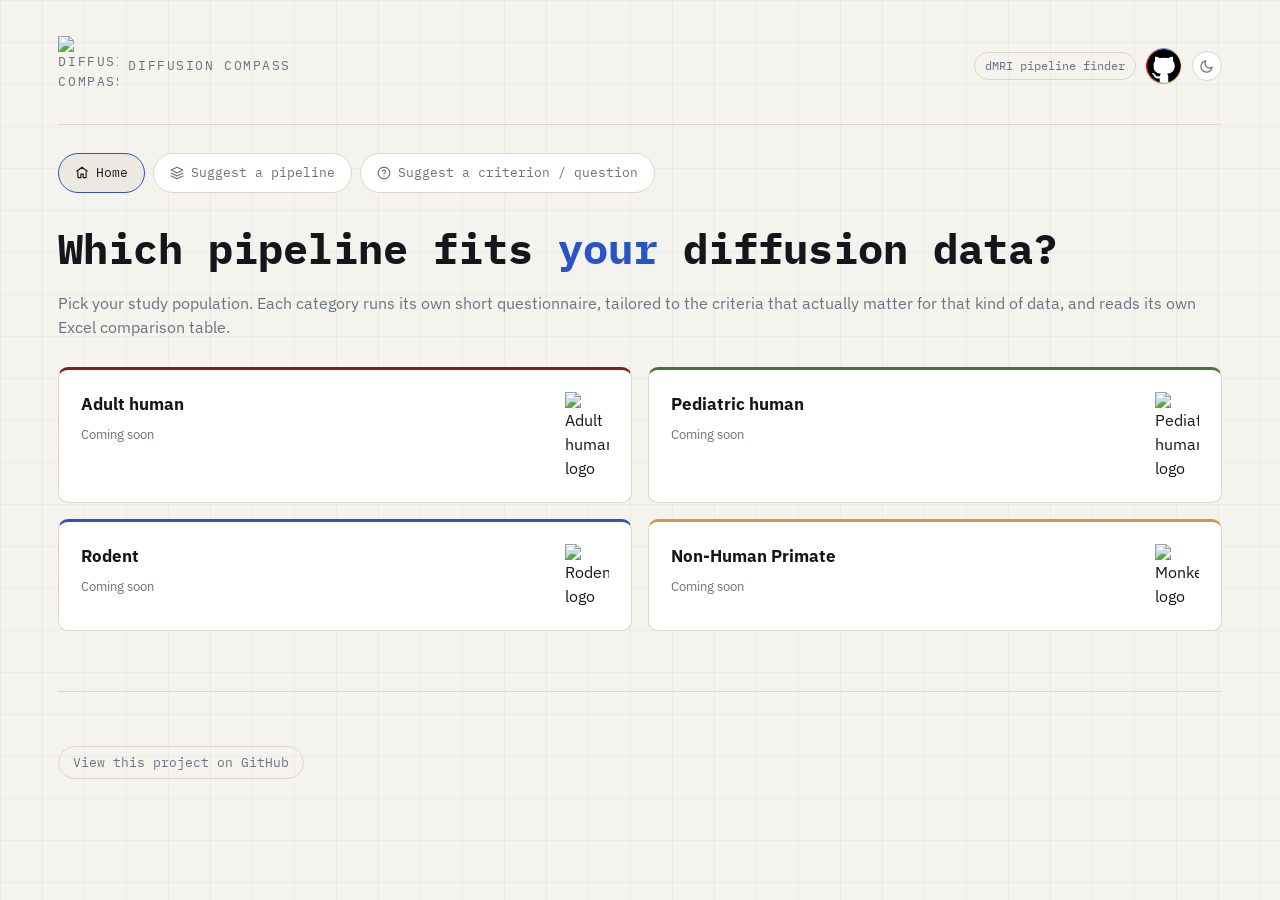
==== commit 42182996: "complet rodent + NHP" ====
--- a/index.html
+++ b/index.html
@@ -68,7 +68,7 @@
       </a>
       <a class="hub-card" href="monkey.html">
         <div class="hub-card-body">
-          <strong>NHP</strong>
+          <strong>Non-Human Primate</strong>
           <span><span class="pipeline-count" data-cat="nhp">…</span> pipelines compared</span>
         </div>
         <img class="card-logo" data-dark="image/monkey-logo-dark.png" data-light="image/monkey-logo-light.png" alt="Monkey logo">
